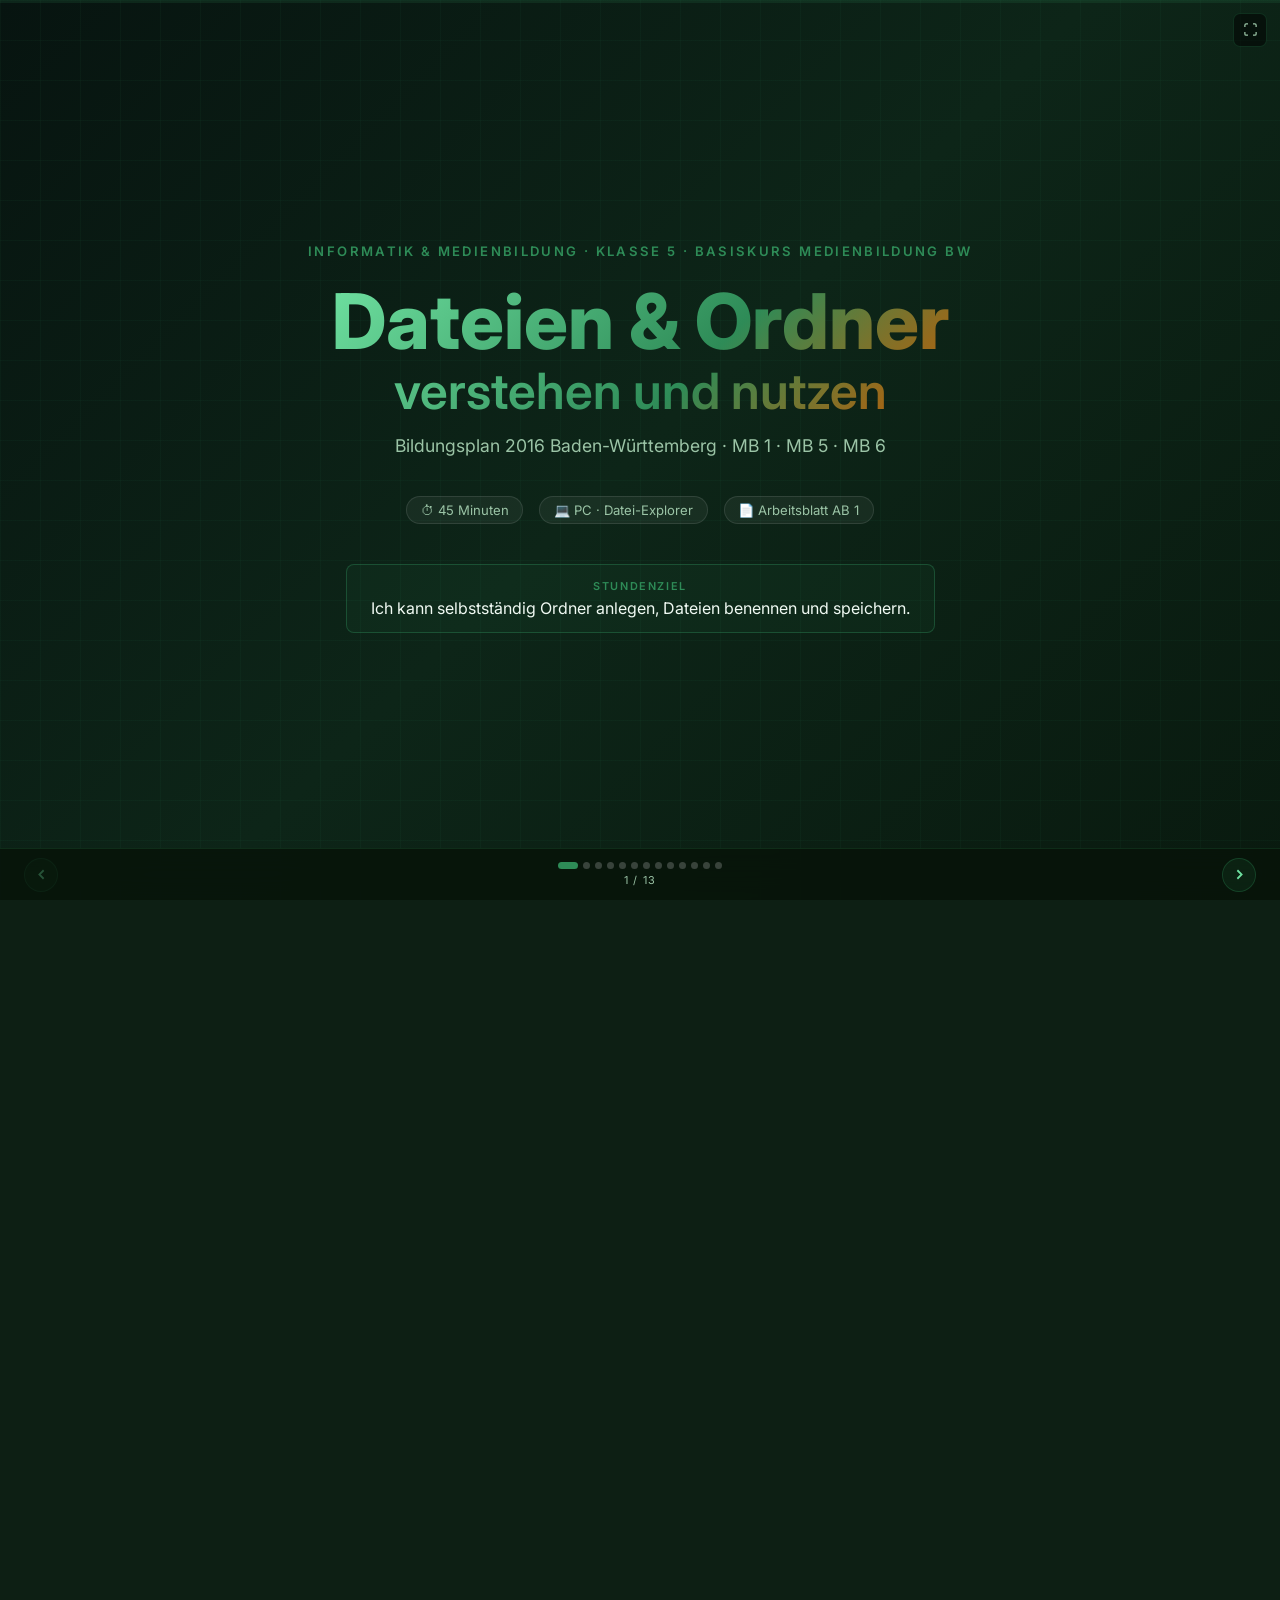
==== index.html @ 037d7897 "Alles" ====
<!DOCTYPE html>
<html lang="de">
<head>
  <meta charset="UTF-8" />
  <meta name="viewport" content="width=device-width, initial-scale=1.0" />
  <title>Dateien & Ordner – Informatik Klasse 5</title>
  <link rel="preconnect" href="https://fonts.googleapis.com" />
  <link href="https://fonts.googleapis.com/css2?family=Inter:wght@300;400;500;600;700;800&display=swap" rel="stylesheet" />
  <link rel="stylesheet" href="style.css" />
</head>
<body>
<div class="presentation" id="presentation">

  <!-- SLIDE 1 – TITEL -->
  <section class="slide slide--title" id="slide-1" data-slide="1">
    <div class="slide__content slide__content--centered">
      <div class="eyebrow">Informatik & Medienbildung · Klasse 5 · Basiskurs Medienbildung BW</div>
      <h1 class="title-main">Dateien &amp; Ordner<br><span>verstehen und nutzen</span></h1>
      <p class="title-sub">Bildungsplan 2016 Baden-Württemberg · MB 1 · MB 5 · MB 6</p>
      <div class="title-meta">
        <span>⏱ 45 Minuten</span>
        <span>💻 PC · Datei-Explorer</span>
        <span>📄 Arbeitsblatt AB 1</span>
      </div>
      <div class="title-lf">
        <span class="lf-label">Stundenziel</span>
        <span>Ich kann selbstständig Ordner anlegen, Dateien benennen und speichern.</span>
      </div>
    </div>
    <div class="bg-grid"></div>
  </section>

  <!-- SLIDE 2 – EINSTIEG -->
  <section class="slide" id="slide-2" data-slide="2">
    <div class="slide__content">
      <div class="phase-badge phase--einstieg">Phase 1 · Einstieg · 5 Min.</div>
      <h2 class="slide__heading">Was ist hier das Problem?</h2>
      <div class="einstieg-layout">
        <div class="desktop-chaos">
          <div class="chaos-label">🖥️ Desktop einer 5.-Klässlerin:</div>
          <div class="chaos-files">
            <span class="file-icon">📄 hausaufgaben.docx</span>
            <span class="file-icon">📄 bild1.jpg</span>
            <span class="file-icon">📄 NEU NEU.docx</span>
            <span class="file-icon">📄 asdfgh.pptx</span>
            <span class="file-icon">📄 Deutsch Referat FINAL(2).docx</span>
            <span class="file-icon">📄 unbenannt.jpg</span>
            <span class="file-icon">📄 Mathe HA 23.04.docx</span>
            <span class="file-icon">📄 kopie von kopie.docx</span>
            <span class="file-icon">📄 bild neu2.png</span>
            <span class="file-icon">📄 Praesentation endgültig FINAL.pptx</span>
            <span class="file-icon">📄 ?.docx</span>
            <span class="file-icon">📄 test123.docx</span>
          </div>
        </div>
        <div class="screenshot-placeholder" id="sp-einstieg">
          <div class="sp-icon">📷</div>
          <div class="sp-label">Screenshot: Echter unordentlicher Ordner</div>
          <div class="sp-hint">Bild hier einfügen (Datei: einstieg.png im selben Ordner)</div>
          <img src="einstieg.png" alt="Unordentlicher Ordner" />
        </div>
      </div>
      <div class="impulse-row">
        <div class="impulse-box">
          <span class="imp-icon">💬</span>
          <p>Könnt ihr die <strong>Hausaufgaben-Datei von letzter Woche</strong> finden?</p>
        </div>
        <div class="impulse-box impulse-box--frage">
          <span class="imp-icon">❓</span>
          <p>Was ist hier das <strong>Problem</strong>? Was würdest du <strong>ändern</strong>?</p>
        </div>
      </div>
    </div>
  </section>

  <!-- SLIDE 3 – THEORIE: DATEI vs ORDNER -->
  <section class="slide" id="slide-3" data-slide="3">
    <div class="slide__content">
      <div class="phase-badge phase--erarbeitung">Phase 2 · Erarbeitung I · Theorie · 10 Min.</div>
      <h2 class="slide__heading">Datei vs. Ordner – Was ist der Unterschied?</h2>
      <div class="konzept-grid">
        <div class="konzept-card konzept-card--ordner">
          <div class="kk-icon">📁</div>
          <h3>Ordner</h3>
          <p>Ein <strong>Behälter</strong> für Dateien und andere Ordner.</p>
          <div class="kk-analogie">= Hefter / Schublade</div>
          <div class="kk-examples"><span>.Informatik_5</span><span>Bilder</span><span>Aufgaben</span></div>
        </div>
        <div class="konzept-vs">VS.</div>
        <div class="konzept-card konzept-card--datei">
          <div class="kk-icon">📄</div>
          <h3>Datei</h3>
          <p>Ein <strong>einzelnes gespeichertes Dokument</strong>, Bild oder Programm.</p>
          <div class="kk-analogie">= Blatt Papier im Hefter</div>
          <div class="kk-examples"><span>bericht.docx</span><span>foto.jpg</span><span>praesi.pptx</span></div>
        </div>
      </div>
    </div>
  </section>

  <!-- SLIDE 4 – DATEI-EXPLORER AUFBAU (NEU) -->
  <section class="slide" id="slide-4" data-slide="4">
    <div class="slide__content">
      <div class="phase-badge phase--erarbeitung">Phase 2 · Erarbeitung I · Datei-Explorer · 10 Min.</div>
      <h2 class="slide__heading">Der Datei-Explorer – Aufbau &amp; Bereiche</h2>
      <div class="explorer-split">
        <div class="explorer-info">
          <div class="explorer-aufbau">
            <div class="ea-label">🔍 Öffnen: <kbd>⊞ Windows</kbd> + <kbd>E</kbd></div>
            <div class="ea-bereiche">
              <div class="ea-bereich"><span class="ea-num">①</span> <strong>Navigationsbereich</strong> (links) – Ordnerstruktur / Laufwerke</div>
              <div class="ea-bereich"><span class="ea-num">②</span> <strong>Inhaltsbereich</strong> (rechts) – Dateien &amp; Ordner des gewählten Ordners</div>
              <div class="ea-bereich"><span class="ea-num">③</span> <strong>Adressleiste</strong> (oben) – zeigt den aktuellen Pfad</div>
            </div>
          </div>
          <div class="merkbox" style="margin-top:1rem">💡 Der <strong>Pfad</strong> zeigt dir genau, wo eine Datei liegt, z.&nbsp;B. <code>H:\Informatik_5\Aufgaben\</code></div>
        </div>
        <div class="screenshot-placeholder" id="sp-explorer">
          <div class="sp-icon">📷</div>
          <div class="sp-label">Screenshot: Datei-Explorer mit Beschriftung</div>
          <div class="sp-hint">Bild hier einfügen (Datei: explorer.png im selben Ordner)</div>
          <img src="explorer.png" alt="Datei-Explorer Aufbau" />
        </div>
      </div>
    </div>
  </section>

  <!-- SLIDE 5 – BENENNUNGSREGELN -->
  <section class="slide" id="slide-5" data-slide="5">
    <div class="slide__content">
      <div class="phase-badge phase--erarbeitung">Phase 2 · Erarbeitung I · Benennungsregeln · 10 Min.</div>
      <h2 class="slide__heading">Regeln für gute Datei- &amp; Ordnernamen</h2>
      <p class="aufgabe-intro">Die Dateiendung zeigt, <strong>welches Programm</strong> eine Datei öffnet und was sie enthält.</p>
      <div class="endungen-grid" style="max-width:100%;flex:1">
        <div class="endungen-col">
          <div class="endung-item"><span class="endung-tag">.docx</span></div>
          <div class="endung-item"><span class="endung-tag">.pptx</span></div>
          <div class="endung-item"><span class="endung-tag">.jpg / .png</span></div>
          <div class="endung-item"><span class="endung-tag">.xlsx</span></div>
          <div class="endung-item"><span class="endung-tag">.mp3</span></div>
          <div class="endung-item"><span class="endung-tag">.pdf</span></div>
        </div>
        <div class="endungen-arrows">→<br/>→<br/>→<br/>→<br/>→<br/>→</div>
        <div class="endungen-col">
          <div class="prog-item">🔵 Microsoft Word – Textdokument</div>
          <div class="prog-item">🟣 Microsoft PowerPoint – Präsentation</div>
          <div class="prog-item">🖼️ Bildbetrachter (Windows Fotos) – Bild</div>
          <div class="prog-item">🟠 Microsoft Excel – Tabelle</div>
          <div class="prog-item">🎵 Musikplayer – Audiodatei</div>
          <div class="prog-item">🔴 Adobe Reader / Browser – PDF-Dokument</div>
        </div>
      </div>
      <div class="merkbox">💡 <strong>Faustregel:</strong> Kann ich in 6 Monaten noch erkennen, was in dieser Datei ist?</div>
    </div>
  </section>

  <!-- SLIDE 6 – DATEIERWEITERUNGEN -->
  <section class="slide" id="slide-6" data-slide="6">
    <div class="slide__content">
      <div class="phase-badge phase--erarbeitung">Phase 2 · Erarbeitung I · Dateierweiterungen · 10 Min.</div>
      <h2 class="slide__heading">Dateierweiterungen – Was steckt hinter dem Punkt?</h2>
      <p class="aufgabe-intro">Die Dateiendung zeigt, <strong>welches Programm</strong> eine Datei öffnet und was sie enthält.</p>
        <div class="konzept-card" style="border-color:rgba(46,139,87,.4);background:rgba(46,139,87,.07);flex:1">
          <div class="kk-icon">✅</div>
          <h3 style="color:#6EE0A0">Gute Namen</h3>
          <div style="display:flex;flex-direction:column;gap:.5rem;text-align:left;font-size:.88rem">
            <div>📌 Aussagekräftig: <code>Mathe_HA_Kapitel3.docx</code></div>
            <div>📌 Datum wenn sinnvoll: <code>Referat_Rom_2025-04.pptx</code></div>
            <div>📌 Unterstrich statt Leerzeichen: <code>Mein_Bericht.docx</code></div>
            <div>📌 Nur Buchstaben, Zahlen, Bindestrich, Unterstrich</div>
          </div>
        </div>
        <div class="konzept-vs" style="color:var(--orange)">VS.</div>
        <div class="konzept-card" style="border-color:rgba(200,90,0,.4);background:rgba(200,90,0,.07);flex:1">
          <div class="kk-icon">❌</div>
          <h3 style="color:#F5A060">Schlechte Namen</h3>
          <div style="display:flex;flex-direction:column;gap:.5rem;text-align:left;font-size:.88rem">
            <div>⚠️ Nichtssagend: <code>unbenannt.docx</code>, <code>NEU.docx</code></div>
            <div>⚠️ Sonderzeichen: <code>Aufsätz!&amp;Co.docx</code></div>
            <div>⚠️ Leerzeichen am Anfang: <code> bericht.docx</code></div>
            <div>⚠️ Durchnummeriert ohne Inhalt: <code>datei1, datei2, datei3</code></div>
          </div>
        </div>
      </div>
      <div class="merkbox">💡 <strong>Merkhilfe:</strong> Dateiname<strong>.</strong>Erweiterung – z. B. <code>Hausaufgaben<strong>.docx</strong></code> → Word-Datei</div>
    </div>
  </section>

  <!-- SLIDE 7 – SHORTCUTS -->
  <section class="slide" id="slide-7" data-slide="7">
    <div class="slide__content">
      <div class="phase-badge phase--erarbeitung">Phase 2 · Erarbeitung I · Shortcuts · 10 Min.</div>
      <h2 class="slide__heading">Die wichtigsten Tastenkürzel</h2>
      <div class="shortcuts-grid">
        <div class="shortcut-card shortcut-card--copy">
          <div class="sc-keys"><kbd>Strg</kbd>+<kbd>C</kbd></div>
          <div class="sc-icon">📋</div>
          <div class="sc-name">Kopieren</div>
          <div class="sc-desc">Das Original bleibt am alten Ort erhalten – <strong>eine Kopie</strong> wird erstellt.</div>
        </div>
        <div class="shortcut-card shortcut-card--cut">
          <div class="sc-keys"><kbd>Strg</kbd>+<kbd>X</kbd></div>
          <div class="sc-icon">✂️</div>
          <div class="sc-name">Ausschneiden</div>
          <div class="sc-desc">Das Original wird <strong>entfernt</strong> und woanders eingefügt.</div>
        </div>
        <div class="shortcut-card shortcut-card--paste">
          <div class="sc-keys"><kbd>Strg</kbd>+<kbd>V</kbd></div>
          <div class="sc-icon">📌</div>
          <div class="sc-name">Einfügen</div>
          <div class="sc-desc">Fügt das Kopierte oder Ausgeschnittene <strong>an der neuen Stelle</strong> ein.</div>
        </div>
        <div class="shortcut-card shortcut-card--undo">
          <div class="sc-keys"><kbd>Strg</kbd>+<kbd>Z</kbd></div>
          <div class="sc-icon">↩️</div>
          <div class="sc-name">Rückgängig</div>
          <div class="sc-desc">Macht den <strong>letzten Schritt</strong> rückgängig. Sehr nützlich!</div>
        </div>
        <div class="shortcut-card shortcut-card--all">
          <div class="sc-keys"><kbd>Strg</kbd>+<kbd>A</kbd></div>
          <div class="sc-icon">🔲</div>
          <div class="sc-name">Alles auswählen</div>
          <div class="sc-desc">Markiert <strong>alle Dateien</strong> im aktuellen Ordner.</div>
        </div>
        <div class="shortcut-card shortcut-card--explorer">
          <div class="sc-keys"><kbd>⊞</kbd>+<kbd>E</kbd></div>
          <div class="sc-icon">📂</div>
          <div class="sc-name">Datei-Explorer</div>
          <div class="sc-desc">Öffnet den Datei-Explorer <strong>sofort</strong>.</div>
        </div>
      </div>
      <div class="merkbox">
        💡 <strong>Merkhilfe:</strong> C = <em>C</em>opy · X = Schere (Kreuz) · V = klebt ein
      </div>
    </div>
  </section>

  <!-- SLIDE 8 – AUFGABE 1 -->
  <section class="slide slide--aufgabe" id="slide-8" data-slide="8">
    <div class="slide__content">
      <div class="phase-badge phase--aufgabe">⚙️ Aufgabe 1 · Begriffe zuordnen · AB 1</div>
      <h2 class="slide__heading">Was ist was? Ordne zu! <span class="mb-tag">[MB 1]</span></h2>
      <p class="aufgabe-intro">Schreibe die passende Zahl in das Kästchen. <strong>Klicke auf eine Erklärung</strong> um die Lösung aufzudecken! 👆</p>
      <div class="zuordnung-layout">
        <div class="zuordnung-col">
          <div class="zu-header">Begriffe</div>
          <div class="zu-item"><span class="zu-num">1</span> Datei</div>
          <div class="zu-item"><span class="zu-num">2</span> Ordner</div>
          <div class="zu-item"><span class="zu-num">3</span> Dateiname</div>
          <div class="zu-item"><span class="zu-num">4</span> Dateiendung</div>
          <div class="zu-item"><span class="zu-num">5</span> Datei-Explorer</div>
          <div class="zu-item"><span class="zu-num">6</span> Schüleraccount</div>
          <div class="zu-item"><span class="zu-num">7</span> Kopieren (Strg+C)</div>
          <div class="zu-item"><span class="zu-num">8</span> Ausschneiden (Strg+X)</div>
          <div class="zu-item"><span class="zu-num">9</span> Einfügen (Strg+V)</div>
        </div>
        <div class="zuordnung-col">
          <div class="zu-header">Erklärungen</div>
          <div class="zu-item zu-item--leer" data-answer="5"><span class="zu-box">[ ]</span> Das Programm in Windows, mit dem ich Dateien und Ordner verwalte.</div>
          <div class="zu-item zu-item--leer" data-answer="2"><span class="zu-box">[ ]</span> Ein Behälter für andere Dateien oder Ordner – wie ein Hefter.</div>
          <div class="zu-item zu-item--leer" data-answer="6"><span class="zu-box">[ ]</span> Mein persönlicher Bereich auf dem Schulcomputer (H:\ oder S:\).</div>
          <div class="zu-item zu-item--leer" data-answer="4"><span class="zu-box">[ ]</span> Die Abkürzung hinter dem Punkt im Dateinamen, z. B. .docx oder .jpg.</div>
          <div class="zu-item zu-item--leer" data-answer="1"><span class="zu-box">[ ]</span> Ein einzelnes gespeichertes Dokument, Bild oder Programm.</div>
          <div class="zu-item zu-item--leer" data-answer="3"><span class="zu-box">[ ]</span> Der selbst gewählte Name einer Datei, z. B. „Meine_Geschichte".</div>
          <div class="zu-item zu-item--leer" data-answer="9"><span class="zu-box">[ ]</span> Fügt die zuletzt kopierte oder ausgeschnittene Datei an der neuen Stelle ein.</div>
          <div class="zu-item zu-item--leer" data-answer="7"><span class="zu-box">[ ]</span> Datei wird dupliziert – das Original bleibt am alten Ort erhalten.</div>
          <div class="zu-item zu-item--leer" data-answer="8"><span class="zu-box">[ ]</span> Datei wird aus dem alten Ort entfernt und woanders eingefügt.</div>
        </div>
      </div>
    </div>
  </section>

  <!-- SLIDE 9 – AB 2: SPICKZETTEL -->
  <section class="slide slide--aufgabe" id="slide-9" data-slide="9">
    <div class="slide__content">
      <div class="phase-badge phase--aufgabe">⚙️ Aufgabe 2 · Shortcuts-Spickzettel · AB 1</div>
      <h2 class="slide__heading">Mein Shortcuts-Spickzettel <span class="mb-tag">[MB 1]</span></h2>
      <p class="aufgabe-intro">Trage die fehlenden Informationen ein und schneide den Spickzettel aus – er hilft dir in jeder Stunde!</p>
      <div class="spickzettel">
        <div class="sz-header">✂️ – – – – – – – – – – – – – – – – – – – – – – – – – – – – – – –</div>
        <div class="sz-title">📌 Mein Shortcuts-Spickzettel</div>
        <div class="sz-table">
          <div class="sz-row sz-row--head">
            <span>Tastenkürzel</span><span>Aktion</span><span>Merkhilfe</span>
          </div>
          <div class="sz-row">
            <span><kbd>Strg</kbd>+<kbd>C</kbd></span>
            <span><span class="spoiler">Kopieren</span></span>
            <span>Original bleibt erhalten</span>
          </div>
          <div class="sz-row">
            <span><kbd>Strg</kbd>+<kbd>X</kbd></span>
            <span><span class="spoiler">Ausschneiden</span></span>
            <span>Original wird entfernt</span>
          </div>
          <div class="sz-row">
            <span><kbd>Strg</kbd>+<kbd>V</kbd></span>
            <span><span class="spoiler">Einfügen</span></span>
            <span>Fügt ein</span>
          </div>
          <div class="sz-row">
            <span><kbd>Strg</kbd>+<kbd>Z</kbd></span>
            <span>Rükgängig</span>
            <span>Letzten Schritt zurück</span>
          </div>
          <div class="sz-row">
            <span><kbd>Strg</kbd>+<kbd>A</kbd></span>
            <span>Alles auswählen</span>
            <span>Alle Dateien markieren</span>
          </div>
          <div class="sz-row">
            <span><kbd>⊞</kbd>+<kbd>E</kbd></span>
            <span>Datei-Explorer öffnen</span>
            <span>Schnell in den Explorer</span>
          </div>
        </div>
        <div class="sz-footer">✂️ – – – – – – – – – – – – – – – – – – – – – – – – – – – – – – –</div>
      </div>
    </div>
  </section>

  <!-- SLIDE 10 – AB 3: ORDNERSTRUKTUR -->
  <section class="slide slide--aufgabe" id="slide-10" data-slide="10">
    <div class="slide__content">
      <div class="phase-badge phase--aufgabe">⚙️ Aufgabe 3 · Ordnerstruktur anlegen · AB 1 · EA 15 Min.</div>
      <h2 class="slide__heading">Ordnerstruktur anlegen &amp; Shortcuts üben <span class="mb-tag">[MB 1, MB 5]</span></h2>
      <div class="aufgabe2-layout">
        <div class="schritte-col">
          <div class="schritt-item schritt-item--ordner">
            <span class="schritt-num">①</span>
            <div><strong>Datei-Explorer öffnen</strong><br/>Drücke <kbd>⊞</kbd> + <kbd>E</kbd></div>
          </div>
          <div class="schritt-item schritt-item--ordner">
            <span class="schritt-num">②</span>
            <div><strong>Schüleraccount öffnen</strong><br/>Laufwerk H:\ oder S:\</div>
          </div>
          <div class="schritt-item schritt-item--ordner">
            <span class="schritt-num">③</span>
            <div><strong>Neuen Ordner anlegen:</strong><br/><code>Informatik_5</code></div>
          </div>
          <div class="schritt-item schritt-item--ordner">
            <span class="schritt-num">④</span>
            <div><strong>3 Unterordner erstellen:</strong><br/><code>Aufgaben</code> · <code>Praesentationen</code> · <code>Bilder</code></div>
          </div>
          <div class="schritt-item schritt-item--copy">
            <span class="schritt-num">⑤</span>
            <div>
              <strong>KOPIEREN:</strong> Klicke eine Datei an →
              <kbd>Strg</kbd>+<kbd>C</kbd> →
              Ordner „Aufgaben" öffnen →
              <kbd>Strg</kbd>+<kbd>V</kbd>
              <div class="check-frage">✏️ Ist die Datei noch am alten Ort? <strong>Ja / Nein</strong></div>
            </div>
          </div>
          <div class="schritt-item schritt-item--cut">
            <span class="schritt-num">⑥</span>
            <div>
              <strong>AUSSCHNEIDEN:</strong> Dieselbe Datei →
              <kbd>Strg</kbd>+<kbd>X</kbd> →
              Ordner „Praesentationen" →
              <kbd>Strg</kbd>+<kbd>V</kbd>
              <div class="check-frage">✏️ Ist die Datei noch am alten Ort? <strong>Ja / Nein</strong></div>
            </div>
          </div>
          <div class="schritt-item schritt-item--reflect">
            <span class="schritt-num">⑦</span>
            <div><strong>Erkläre den Unterschied in einem Satz:</strong><br/>
            <span class="spoiler" style="margin-top:.4rem;display:inline-block">Beim Kopieren bleibt die Originaldatei erhalten, beim Ausschneiden wird sie an den neuen Ort verschoben.</span></div>
          </div>
          <div class="schritt-item schritt-item--partner">
            <span class="schritt-num">⑧</span>
            <div><strong>Zeige deiner Sitznachbarin / deinem Sitznachbarn</strong> die Struktur. Kontrolliert gegenseitig!</div>
          </div>
        </div>
        <div class="struktur-viz">
          <div class="viz-label">🗂️ Ziel-Struktur</div>
          <div class="viz-tree">
            <div class="vt-root">📁 Schüleraccount (H:\)</div>
            <div class="vt-level1">📁 Informatik_5</div>
            <div class="vt-level2">📁 Aufgaben</div>
            <div class="vt-level2">📁 Praesentationen</div>
            <div class="vt-level2">📁 Bilder</div>
          </div>
        </div>
      </div>
    </div>
  </section>

  <!-- (Spickzettel content replaced above as slide-9) -->
    <div class="slide__content">
      <div class="phase-badge phase--aufgabe">⚙️ Aufgabe 3 · Shortcuts-Spickzettel · AB 1</div>
      <h2 class="slide__heading">Mein Shortcuts-Spickzettel <span class="mb-tag">[MB 1]</span></h2>
      <p class="aufgabe-intro">Trage die fehlenden Informationen ein und schneide den Spickzettel aus – er hilft dir in jeder Stunde!</p>
      <div class="spickzettel">
        <div class="sz-header">✂️ – – – – – – – – – – – – – – – – – – – – – – – – – – – – – – –</div>
        <div class="sz-title">📌 Mein Shortcuts-Spickzettel</div>
        <div class="sz-table">
          <div class="sz-row sz-row--head">
            <span>Tastenkürzel</span><span>Aktion</span><span>Merkhilfe</span>
          </div>
          <div class="sz-row">
            <span><kbd>Strg</kbd>+<kbd>C</kbd></span>
            <span><span class="spoiler">Kopieren</span></span>
            <span>Original bleibt erhalten</span>
          </div>
          <div class="sz-row">
            <span><kbd>Strg</kbd>+<kbd>X</kbd></span>
            <span><span class="spoiler">Ausschneiden</span></span>
            <span>Original wird entfernt</span>
          </div>
          <div class="sz-row">
            <span><kbd>Strg</kbd>+<kbd>V</kbd></span>
            <span><span class="spoiler">Einfügen</span></span>
            <span>Fügt ein</span>
          </div>
          <div class="sz-row">
            <span><kbd>Strg</kbd>+<kbd>Z</kbd></span>
            <span>Rückgängig</span>
            <span>Letzten Schritt zurück</span>
          </div>
          <div class="sz-row">
            <span><kbd>Strg</kbd>+<kbd>A</kbd></span>
            <span>Alles auswählen</span>
            <span>Alle Dateien markieren</span>
          </div>
          <div class="sz-row">
            <span><kbd>⊞</kbd>+<kbd>E</kbd></span>
            <span>Datei-Explorer öffnen</span>
            <span>Schnell in den Explorer</span>
          </div>
        </div>
        <div class="sz-footer">✂️ – – – – – – – – – – – – – – – – – – – – – – – – – – – – – – –</div>
      </div>
    </div>
  </section>

  <!-- SLIDE 11 – AB 4: BESCHRIFTE DEN DATEI-EXPLORER -->
  <section class="slide slide--aufgabe" id="slide-11" data-slide="11">
    <div class="slide__content">
      <div class="phase-badge phase--aufgabe">⚙️ Aufgabe 4 · Beschrifte den Datei-Explorer · AB 1</div>
      <h2 class="slide__heading">Beschrifte den Datei-Explorer <span class="mb-tag">[MB 1]</span></h2>
      <p class="aufgabe-intro">Die drei Bereiche im Datei-Explorer sind mit Nummern markiert. Schreibe den richtigen Begriff aus dem Wortkasten in die Zeile.</p>
      <div class="explorer-split">
        <div class="explorer-info">
          <div class="merkbox" style="margin-bottom:1rem">📓 <strong>Wortkasten:</strong> &nbsp; Adressleiste &nbsp;·&nbsp; Navigationsbereich &nbsp;·&nbsp; Inhaltsbereich</div>
          <div class="beschrifte-grid">
            <div class="beschrifte-item">
              <span class="beschrifte-num">1</span>
              <span class="spoiler">Adressleiste</span>
            </div>
            <div class="beschrifte-item">
              <span class="beschrifte-num">2</span>
              <span class="spoiler">Navigationsbereich</span>
            </div>
            <div class="beschrifte-item">
              <span class="beschrifte-num">3</span>
              <span class="spoiler">Inhaltsbereich</span>
            </div>
          </div>
          <div class="merkbox" style="margin-top:1rem">💡 <strong>Tipp:</strong> Schaue dir nochmal Folie 4 an – dort haben wir den Explorer besprochen!</div>
        </div>
        <div class="screenshot-placeholder" id="sp-beschrifte">
          <div class="sp-icon">📷</div>
          <div class="sp-label">Screenshot: Datei-Explorer mit Nummern (1, 2, 3)</div>
          <div class="sp-hint">Bild hier einfügen (Datei: explorer_num.png)</div>
          <img src="explorer_num.png" alt="Datei-Explorer beschriften" />
        </div>
      </div>
    </div>
  </section>

  <!-- SLIDE 12 – AB 5: ERWEITERUNG -->
  <section class="slide slide--aufgabe" id="slide-12" data-slide="12">
    <div class="slide__content">
      <div class="phase-badge phase--erweiterung">⭐ Aufgabe 5 · Erweiterung · schnelle SuS</div>
      <h2 class="slide__heading">Welches Programm öffnet diese Datei? <span class="mb-tag">[MB 1]</span></h2>
      <p class="aufgabe-intro">Klicke auf das Programm, um es aufzudecken! 👆</p>
      <div class="endungen-grid">
        <div class="endungen-col">
          <div class="endung-item"><span class="endung-tag">.docx</span></div>
          <div class="endung-item"><span class="endung-tag">.pptx</span></div>
          <div class="endung-item"><span class="endung-tag">.jpg / .png</span></div>
          <div class="endung-item"><span class="endung-tag">.xlsx</span></div>
          <div class="endung-item"><span class="endung-tag">.mp3</span></div>
          <div class="endung-item"><span class="endung-tag">.pdf</span></div>
        </div>
        <div class="endungen-arrows">→<br/>→<br/>→<br/>→<br/>→<br/>→</div>
        <div class="endungen-col">
          <div class="prog-item"><span class="spoiler">🔵 Microsoft Word</span></div>
          <div class="prog-item"><span class="spoiler">🟣 Microsoft PowerPoint</span></div>
          <div class="prog-item"><span class="spoiler">🖼️ Bildbetrachter (Windows Fotos)</span></div>
          <div class="prog-item"><span class="spoiler">🟠 Microsoft Excel</span></div>
          <div class="prog-item"><span class="spoiler">🎵 Musikplayer</span></div>
          <div class="prog-item"><span class="spoiler">🔴 Adobe Reader / Browser</span></div>
        </div>
      </div>
      <div class="loesung-hinweis">
        💡 <strong>Tipp:</strong> Achte auf die Dateiendung – sie verrät dir, welches Programm du brauchst!
      </div>
    </div>
  </section>

  <!-- SLIDE 13 – AB 6: MERKREGEL -->
  <section class="slide slide--aufgabe" id="slide-13" data-slide="13">
    <div class="slide__content">
      <div class="phase-badge phase--abschluss">📝 Aufgabe 6 · Merkregel · Sicherung &amp; Abschluss</div>
      <h2 class="slide__heading">Meine Merkregel <span class="mb-tag">[MB 6]</span></h2>
      <p class="aufgabe-intro">Ergänze die Sätze in deinem Arbeitsblatt:</p>
      <div class="merkregel-grid">
        <div class="merkregel-item">
          <span class="mr-num">①</span>
          <span>Ein Ordner ist wie ein <span class="spoiler">ein Hefter / eine Schublade</span>, weil er <span class="spoiler">Dateien und andere Ordner enthält</span>.</span>
        </div>
        <div class="merkregel-item">
          <span class="mr-num">②</span>
          <span>Eine Datei erkenne ich an ihrer Dateiendung, z. B. <code>.docx</code> steht für <span class="spoiler">Microsoft Word Dokument</span>.</span>
        </div>
        <div class="merkregel-item">
          <span class="mr-num">③</span>
          <span>Beim Benennen von Dateien achte ich auf: <span class="spoiler">aussagekräftiger Name, keine Sonderzeichen, passende Endung</span>.</span>
        </div>
        <div class="merkregel-item">
          <span class="mr-num">④</span>
          <span>Den Datei-Explorer öffne ich mit: <span class="spoiler">⊞ Windows</span> + <span class="spoiler">E</span>.</span>
        </div>
        <div class="merkregel-item">
          <span class="mr-num">⑤</span>
          <span>Beim <strong>Kopieren</strong> bleibt das Original <span class="spoiler">erhalten (Kopie wird erstellt)</span>, beim <strong>Ausschneiden</strong> wird es <span class="spoiler">entfernt und woanders eingefügt</span>.</span>
        </div>
      </div>

    </div>
  </section>

</div>

<!-- Navigation -->
<nav class="nav" id="nav">
  <button class="nav__btn" id="btn-prev" aria-label="Zurück">
    <svg viewBox="0 0 24 24" fill="none" stroke="currentColor" stroke-width="2.5"><polyline points="15 18 9 12 15 6"/></svg>
  </button>
  <div class="nav__center">
    <div class="nav__dots" id="nav-dots"></div>
    <div class="nav__counter"><span id="current-slide">1</span> / <span id="total-slides">13</span></div>
  </div>
  <button class="nav__btn" id="btn-next" aria-label="Weiter">
    <svg viewBox="0 0 24 24" fill="none" stroke="currentColor" stroke-width="2.5"><polyline points="9 18 15 12 9 6"/></svg>
  </button>
</nav>

<button class="fullscreen-btn" id="btn-fs" title="Vollbild (F)">
  <svg viewBox="0 0 24 24" fill="none" stroke="currentColor" stroke-width="2"><path d="M8 3H5a2 2 0 0 0-2 2v3m18 0V5a2 2 0 0 0-2-2h-3m0 18h3a2 2 0 0 0 2-2v-3M3 16v3a2 2 0 0 0 2 2h3"/></svg>
</button>

<div class="progress-bar" id="progress-bar"></div>
<script src="script.js"></script>
</body>
</html>
---- style.css ----
/* Dateien & Ordner – Presentation Styles */
:root {
  --green-dark:  #1B552E;
  --green-mid:   #2E8B57;
  --green-light: #D6EDD9;
  --green-pale:  #EBF5ED;
  --orange:      #C85A00;
  --orange-light:#FFE8D4;
  --blue:        #1565C0;
  --blue-light:  #E3F0FF;
  --purple:      #6A1B9A;
  --purple-light:#F3E5F5;
  --bg:          #0D1F14;
  --bg2:         #132B1C;
  --text:        #F0FAF3;
  --text-dim:    #9BC4A6;
  --card-bg:     rgba(255,255,255,0.05);
  --border:      rgba(255,255,255,0.1);
}

*, *::before, *::after { box-sizing: border-box; margin: 0; padding: 0; }
html, body { width: 100%; height: 100%; overflow: hidden; font-family: 'Inter', sans-serif; background: var(--bg); color: var(--text); }

/* ── Presentation ── */
.presentation { width: 100vw; height: 100vh; position: relative; }
.slide { position: absolute; inset: 0; display: none; flex-direction: column; }
.slide.is-active { display: flex; animation: fadeIn 0.35s ease both; }
@keyframes fadeIn { from { opacity:0; transform:translateX(30px); } to { opacity:1; transform:translateX(0); } }

.slide__content {
  position: relative; z-index:2;
  display: flex; flex-direction: column; gap: 1rem;
  height: 100%; padding: clamp(1.5rem,4vw,3rem) clamp(1.5rem,5vw,4rem) 72px;
}
.slide__content--centered { align-items: center; justify-content: center; text-align: center; }

/* ── BG ── */
.slide:not(.slide--title):not(.slide--aufgabe) { background: linear-gradient(145deg, var(--bg) 0%, var(--bg2) 100%); }
.slide--title { background: linear-gradient(135deg, #071410 0%, #0D2518 50%, #091A0F 100%); }
.slide--aufgabe { background: linear-gradient(140deg, #0E1020 0%, #141826 100%); }
.bg-grid {
  position: absolute; inset: 0; z-index: 1; pointer-events: none;
  background-image: linear-gradient(rgba(46,139,87,0.06) 1px, transparent 1px),
                    linear-gradient(90deg, rgba(46,139,87,0.06) 1px, transparent 1px);
  background-size: 40px 40px;
}

/* ── TITLE ── */
.eyebrow { font-size: clamp(0.65rem,1.1vw,0.82rem); letter-spacing: .18em; text-transform: uppercase; color: var(--green-mid); font-weight: 600; margin-bottom: .3rem; }
.title-main { font-size: clamp(2.4rem,6vw,5.2rem); font-weight: 800; line-height: 1.1; background: linear-gradient(135deg, #6EE0A0 0%, #2E8B57 60%, #C85A00 100%); -webkit-background-clip: text; -webkit-text-fill-color: transparent; background-clip: text; }
.title-main span { display: block; font-size: 0.65em; font-weight: 600; }
.title-sub { font-size: clamp(.85rem,1.4vw,1.1rem); color: var(--text-dim); margin-bottom: 1.5rem; }
.title-meta { display: flex; gap: 1rem; flex-wrap: wrap; justify-content: center; margin-bottom: 1.5rem; }
.title-meta span { font-size: .82rem; color: var(--text-dim); background: rgba(255,255,255,.05); border: 1px solid var(--border); padding: .3rem .85rem; border-radius: 20px; }
.title-lf { border: 1px solid rgba(46,139,87,.4); border-radius: 8px; padding: .9rem 1.5rem; background: rgba(46,139,87,.07); max-width: 620px; display: flex; flex-direction: column; gap: .3rem; }
.lf-label { font-size: .68rem; letter-spacing: .15em; text-transform: uppercase; color: var(--green-mid); font-weight: 600; }

/* ── PHASE BADGE ── */
.phase-badge { display: inline-flex; align-items: center; padding: .22rem .8rem; border-radius: 20px; font-size: .7rem; letter-spacing: .08em; text-transform: uppercase; font-weight: 600; width: fit-content; }
.phase--einstieg    { background: rgba(200,90,0,.2);   color: #F5A060; border: 1px solid rgba(200,90,0,.4); }
.phase--erarbeitung { background: rgba(46,139,87,.2);  color: #7ED4A0; border: 1px solid rgba(46,139,87,.4); }
.phase--aufgabe     { background: rgba(21,101,192,.2); color: #90CAF9; border: 1px solid rgba(21,101,192,.4); }
.phase--erweiterung { background: rgba(106,27,154,.2); color: #CE93D8; border: 1px solid rgba(106,27,154,.4); }
.phase--abschluss   { background: rgba(27,85,46,.3);   color: #A5D6A7; border: 1px solid rgba(27,85,46,.5); }

.slide__heading { font-size: clamp(1.3rem,3vw,2.4rem); font-weight: 700; color: #6EE0A0; line-height: 1.15; }
.mb-tag { font-size: .65em; font-weight: 500; color: var(--text-dim); }

/* ── EINSTIEG LAYOUT ── */
.einstieg-layout { display: grid; grid-template-columns: 1fr 2fr; gap: 1.2rem; flex: 1; }
/* ── EXPLORER SPLIT ── */
.explorer-split { display: grid; grid-template-columns: 1fr 1.2fr; gap: 1.5rem; flex: 1; }
.explorer-info { display: flex; flex-direction: column; }

.desktop-chaos { background: rgba(0,0,0,.4); border: 1px solid var(--border); border-radius: 10px; padding: 1rem 1.2rem; }
.chaos-label { font-size: .78rem; color: var(--text-dim); margin-bottom: .6rem; }
.chaos-files { display: flex; flex-wrap: wrap; gap: .5rem; }
.file-icon { font-size: .8rem; background: rgba(255,255,255,.06); border: 1px solid var(--border); padding: .3rem .6rem; border-radius: 5px; color: var(--text-dim); }
.impulse-row { display: grid; grid-template-columns: 1fr 1fr; gap: 1rem; }
.impulse-box { display: flex; gap: .8rem; align-items: flex-start; border-radius: 10px; padding: 1rem 1.2rem; background: rgba(200,90,0,.07); border: 1px solid rgba(200,90,0,.25); }
.impulse-box--frage { background: rgba(46,139,87,.07); border-color: rgba(46,139,87,.25); }
.imp-icon { font-size: 1.4rem; }
.impulse-box p { font-size: clamp(.85rem,1.3vw,1rem); line-height: 1.55; }
.impulse-box strong { color: #F5A060; }
.impulse-box--frage strong { color: #7ED4A0; }

/* ── KONZEPT ── */
.konzept-grid { display: flex; align-items: center; gap: 1.5rem; flex: 1; }
.konzept-card { flex: 1; border-radius: 12px; padding: 1.4rem; text-align: center; display: flex; flex-direction: column; gap: .6rem; }
.konzept-card--ordner { background: rgba(46,139,87,.09); border: 1px solid rgba(46,139,87,.35); }
.konzept-card--datei  { background: rgba(21,101,192,.09); border: 1px solid rgba(21,101,192,.35); }
.kk-icon { font-size: 2.5rem; }
.konzept-card h3 { font-size: 1.3rem; font-weight: 700; color: #6EE0A0; }
.konzept-card--datei h3 { color: #90CAF9; }
.konzept-card p { font-size: .9rem; line-height: 1.5; }
.kk-analogie { font-size: .8rem; font-style: italic; color: var(--text-dim); border-top: 1px solid var(--border); padding-top: .5rem; }
.kk-examples { display: flex; flex-wrap: wrap; gap: .4rem; justify-content: center; }
.kk-examples span { font-size: .75rem; font-family: monospace; background: rgba(255,255,255,.07); padding: .2rem .5rem; border-radius: 4px; color: var(--text-dim); }
.konzept-vs { font-size: 1.5rem; font-weight: 800; color: var(--orange); flex-shrink: 0; }
.explorer-aufbau { background: rgba(0,0,0,.3); border: 1px solid var(--border); border-radius: 10px; padding: .9rem 1.2rem; }
.ea-label { font-size: .9rem; margin-bottom: .6rem; }
.ea-bereiche { display: flex; gap: 1.5rem; flex-wrap: wrap; }
.ea-bereich { font-size: .85rem; display: flex; align-items: center; gap: .4rem; }
.ea-num { background: var(--green-mid); color: #fff; border-radius: 50%; width: 20px; height: 20px; display: flex; align-items: center; justify-content: center; font-size: .72rem; font-weight: 700; flex-shrink: 0; }

/* ── SHORTCUTS ── */
.shortcuts-grid { display: grid; grid-template-columns: repeat(3,1fr); gap: .9rem; flex: 1; }
.shortcut-card { border-radius: 10px; padding: 1rem; display: flex; flex-direction: column; gap: .4rem; border: 1px solid var(--border); background: var(--card-bg); }
.shortcut-card--copy   { border-color: rgba(46,139,87,.4);   background: rgba(46,139,87,.07); }
.shortcut-card--cut    { border-color: rgba(200,90,0,.4);    background: rgba(200,90,0,.07); }
.shortcut-card--paste  { border-color: rgba(21,101,192,.4);  background: rgba(21,101,192,.07); }
.shortcut-card--undo   { border-color: rgba(106,27,154,.35); background: rgba(106,27,154,.06); }
.shortcut-card--all    { border-color: rgba(255,255,255,.15); }
.shortcut-card--explorer { border-color: rgba(46,139,87,.4); background: rgba(46,139,87,.07); }
.sc-keys { display: flex; gap: .3rem; align-items: center; margin-bottom: .2rem; }
.sc-icon { font-size: 1.4rem; }
.sc-name { font-size: .95rem; font-weight: 700; color: #6EE0A0; }
.sc-desc { font-size: .8rem; line-height: 1.5; color: var(--text-dim); }
.sc-desc strong { color: var(--text); }
.merkbox { background: rgba(200,90,0,.1); border: 1px solid rgba(200,90,0,.3); border-radius: 8px; padding: .6rem 1rem; font-size: .88rem; }

/* ── AUFGABE 1 ZUORDNUNG ── */
.aufgabe-intro { font-size: .9rem; color: var(--text-dim); }
.zuordnung-layout { display: grid; grid-template-columns: 1fr 1.8fr; gap: 1.5rem; flex: 1; overflow: auto; }
.zuordnung-col { display: flex; flex-direction: column; gap: .3rem; }
.zu-header { font-size: .72rem; letter-spacing: .12em; text-transform: uppercase; color: var(--green-mid); font-weight: 600; padding: .3rem .5rem; background: rgba(46,139,87,.12); border-radius: 6px; margin-bottom: .2rem; }
.zu-item { display: flex; align-items: center; gap: .5rem; font-size: .83rem; padding: .35rem .5rem; background: rgba(255,255,255,.03); border: 1px solid var(--border); border-radius: 6px; }
.zu-item--leer { color: var(--text-dim); }
.zu-num { background: var(--green-mid); color: #fff; border-radius: 50%; width: 20px; height: 20px; display: flex; align-items: center; justify-content: center; font-size: .72rem; font-weight: 700; flex-shrink: 0; }
.zu-box { font-family: monospace; color: var(--orange); font-weight: 700; }

/* ── AUFGABE 2 ── */
.aufgabe2-layout { display: grid; grid-template-columns: 1.6fr 1fr; gap: 1.5rem; flex: 1; }
.schritte-col { display: flex; flex-direction: column; gap: .5rem; overflow: auto; }
.schritt-item { display: flex; gap: .7rem; align-items: flex-start; padding: .55rem .8rem; border-radius: 8px; font-size: .83rem; line-height: 1.5; border: 1px solid var(--border); background: rgba(255,255,255,.03); }
.schritt-item--ordner { border-color: rgba(46,139,87,.3); background: rgba(46,139,87,.05); }
.schritt-item--copy   { border-color: rgba(21,101,192,.3); background: rgba(21,101,192,.06); }
.schritt-item--cut    { border-color: rgba(200,90,0,.3);   background: rgba(200,90,0,.06); }
.schritt-item--reflect { border-color: rgba(106,27,154,.3); background: rgba(106,27,154,.06); }
.schritt-item--partner { border-color: rgba(46,139,87,.3); background: rgba(46,139,87,.06); }
.schritt-num { font-size: .8rem; font-weight: 700; color: var(--green-mid); flex-shrink: 0; margin-top: .1rem; }
.check-frage { font-size: .78rem; margin-top: .3rem; background: rgba(255,255,255,.05); padding: .25rem .5rem; border-radius: 4px; color: var(--text-dim); }
.check-frage strong { color: var(--text); }
.linie { border-bottom: 1px solid rgba(255,255,255,.2); display: inline-block; min-width: 200px; }
.struktur-viz { border: 1px solid rgba(46,139,87,.3); border-radius: 12px; background: rgba(46,139,87,.05); padding: 1.2rem; display: flex; flex-direction: column; gap: .6rem; }
.viz-label { font-size: .72rem; letter-spacing: .1em; text-transform: uppercase; color: var(--green-mid); font-weight: 600; }
.viz-tree { display: flex; flex-direction: column; gap: .3rem; font-family: monospace; font-size: .88rem; }
.vt-root  { padding: .3rem .5rem; background: rgba(46,139,87,.15); border-radius: 5px; }
.vt-level1 { padding: .3rem .5rem .3rem 1.5rem; background: rgba(46,139,87,.1); border-radius: 5px; }
.vt-level2 { padding: .3rem .5rem .3rem 3rem; background: rgba(46,139,87,.06); border-radius: 5px; color: var(--text-dim); }

/* ── SPICKZETTEL ── */
.spickzettel { background: rgba(255,255,255,.04); border: 1px dashed rgba(255,255,255,.2); border-radius: 10px; padding: 1rem 1.5rem; max-width: 760px; }
.sz-header, .sz-footer { font-size: .78rem; color: var(--text-dim); letter-spacing: .1em; margin-bottom: .6rem; }
.sz-footer { margin-top: .6rem; margin-bottom: 0; }
.sz-title { font-size: 1rem; font-weight: 700; color: #6EE0A0; margin-bottom: .8rem; }
.sz-table { display: flex; flex-direction: column; gap: .3rem; }
.sz-row { display: grid; grid-template-columns: 140px 1fr 1fr; gap: .5rem; font-size: .85rem; padding: .35rem .5rem; border-radius: 5px; background: rgba(255,255,255,.03); }
.sz-row--head { background: rgba(46,139,87,.15); font-weight: 600; font-size: .75rem; letter-spacing: .08em; color: var(--green-mid); }
.sz-blank { border-bottom: 1px solid rgba(255,255,255,.2); color: rgba(255,255,255,.25); font-style: italic; }

/* ── ENDUNGEN ── */
.endungen-grid { display: grid; grid-template-columns: auto auto 1fr; gap: 1rem; align-items: center; flex: 1; max-width: 700px; }
.endungen-col { display: flex; flex-direction: column; gap: .65rem; }
.endung-item { display: flex; align-items: center; }
.endung-tag { font-family: monospace; font-size: 1rem; font-weight: 700; background: rgba(46,139,87,.15); border: 1px solid rgba(46,139,87,.35); color: #6EE0A0; padding: .3rem .7rem; border-radius: 6px; }
.endungen-arrows { font-size: 1.2rem; color: var(--text-dim); line-height: 2.5; text-align: center; }
.prog-item { font-size: .9rem; padding: .3rem .5rem; background: rgba(255,255,255,.03); border-radius: 5px; }
.loesung-hinweis { background: rgba(200,90,0,.08); border: 1px solid rgba(200,90,0,.25); border-radius: 8px; padding: .6rem 1rem; font-size: .85rem; margin-top: auto; }

/* ── MERKREGEL ── */
.merkregel-grid { display: flex; flex-direction: column; gap: .7rem; flex: 1; }
.merkregel-item { display: flex; gap: .8rem; align-items: flex-start; font-size: clamp(.82rem,1.3vw,.98rem); line-height: 1.6; background: rgba(255,255,255,.03); border: 1px solid var(--border); border-radius: 8px; padding: .6rem .9rem; }
.mr-num { font-size: .82rem; font-weight: 700; color: var(--green-mid); flex-shrink: 0; margin-top: .15rem; }
.lücke { border-bottom: 1px solid rgba(255,255,255,.3); display: inline-block; min-width: 120px; }
.ausblick-box { border-radius: 10px; padding: .9rem 1.2rem; background: rgba(21,101,192,.09); border: 1px solid rgba(21,101,192,.3); margin-top: auto; }
.ausblick-label { font-size: .72rem; letter-spacing: .12em; text-transform: uppercase; color: #90CAF9; font-weight: 600; margin-bottom: .3rem; }
.ausblick-box p { font-size: .88rem; line-height: 1.55; }

/* ── KBD ── */
/* ── SPOILER ── */
.spoiler {
  display: inline-block; cursor: pointer;
  background: rgba(255,255,255,.15); border-radius: 5px;
  padding: .1rem .55rem; filter: blur(5px);
  user-select: none; transition: all .35s;
  color: rgba(255,255,255,.05); border: 1px dashed rgba(255,255,255,.2);
}
.spoiler:hover { background: rgba(255,255,255,.22); }
.spoiler.revealed { filter: none; background: rgba(78,180,107,.18); color: inherit; border-color: rgba(78,180,107,.4); }
.spoiler-hint { font-size: .7rem; color: var(--text-dim); margin-top: .3rem; display: block; }

/* ── ANSWER BADGE (Aufgabe 1) ── */
.answer-badge {
  display: inline-flex; align-items: center; justify-content: center;
  background: var(--green-mid); color: #fff; border-radius: 50%;
  width: 22px; height: 22px; font-size: .8rem; font-weight: 800;
  opacity: 0; transition: opacity .3s; flex-shrink: 0; margin-left: auto;
}
.answer-badge.show { opacity: 1; }
.zu-item--leer { transition: background .2s; }
.zu-item--leer:hover { background: rgba(46,139,87,.1) !important; }
.zu-item--leer.correct { background: rgba(46,139,87,.12) !important; border-color: rgba(46,139,87,.3) !important; }

/* ── SCREENSHOT PLACEHOLDER ── */
.screenshot-placeholder {
  flex: 1; border: 2px dashed rgba(255,255,255,.2); border-radius: 12px;
  display: flex; flex-direction: column; align-items: center; justify-content: center;
  gap: .6rem; color: var(--text-dim); font-size: .88rem; background: rgba(255,255,255,.03);
  min-height: 160px;
}
.screenshot-placeholder .sp-icon { font-size: 2.5rem; }
.screenshot-placeholder .sp-label { font-weight: 600; color: var(--text-dim); }
.screenshot-placeholder .sp-hint { font-size: .75rem; opacity: .7; }
.screenshot-placeholder img { width: 100%; height: 100%; object-fit: contain; border-radius: 10px; display: none; }
.screenshot-placeholder.has-image img { display: block; }
.screenshot-placeholder.has-image .sp-icon,
.screenshot-placeholder.has-image .sp-label,
.screenshot-placeholder.has-image .sp-hint { display: none; }

code { background: rgba(255,255,255,.08); padding: .05rem .35rem; border-radius: 4px; font-family: monospace; font-size: .9em; color: #90CAF9; }

/* ── NAV ── */
.nav { position: fixed; bottom: 0; left: 0; right: 0; z-index: 100; display: flex; align-items: center; justify-content: space-between; padding: .5rem 1.5rem; background: rgba(7,20,10,.88); backdrop-filter: blur(12px); border-top: 1px solid rgba(46,139,87,.2); height: 52px; }
.nav__center { display: flex; flex-direction: column; align-items: center; gap: .2rem; }
.nav__dots { display: flex; gap: 5px; }
.nav__dot { width: 7px; height: 7px; border-radius: 50%; background: rgba(255,255,255,.2); border: none; cursor: pointer; transition: all .2s; }
.nav__dot.is-active { background: var(--green-mid); width: 20px; border-radius: 4px; }
.nav__counter { font-size: .68rem; color: var(--text-dim); letter-spacing: .1em; }
.nav__btn { width: 34px; height: 34px; border-radius: 50%; background: rgba(46,139,87,.12); border: 1px solid rgba(46,139,87,.3); color: #6EE0A0; cursor: pointer; display: flex; align-items: center; justify-content: center; transition: all .2s; }
.nav__btn:hover { background: rgba(46,139,87,.25); }
.nav__btn:disabled { opacity: .3; cursor: not-allowed; }
.nav__btn svg { width: 17px; height: 17px; }
.fullscreen-btn { position: fixed; top: .8rem; right: .8rem; z-index: 200; width: 34px; height: 34px; border-radius: 7px; background: rgba(0,0,0,.5); border: 1px solid rgba(46,139,87,.25); color: var(--text-dim); cursor: pointer; display: flex; align-items: center; justify-content: center; transition: all .2s; }
.fullscreen-btn:hover { color: #6EE0A0; }
.fullscreen-btn svg { width: 15px; height: 15px; }
.progress-bar { position: fixed; top: 0; left: 0; right: 0; height: 3px; background: rgba(46,139,87,.15); z-index: 300; }
.progress-bar::after { content: ''; position: absolute; left: 0; top: 0; height: 100%; background: linear-gradient(90deg, var(--green-dark), var(--green-mid), #6EE0A0); transition: width .4s; width: var(--progress, 11.1%); }

/* ── BESCHRIFTE GRID ── */
.beschrifte-grid { display: flex; flex-direction: column; gap: .9rem; margin-top: .5rem; }
.beschrifte-item { display: flex; align-items: center; gap: .8rem; font-size: .95rem; }
.beschrifte-num { background: var(--green-mid); color: #fff; border-radius: 50%; width: 26px; height: 26px; display: flex; align-items: center; justify-content: center; font-size: .85rem; font-weight: 700; flex-shrink: 0; }
.beschrifte-line { color: rgba(255,255,255,.25); letter-spacing: .1em; min-width: 200px; }
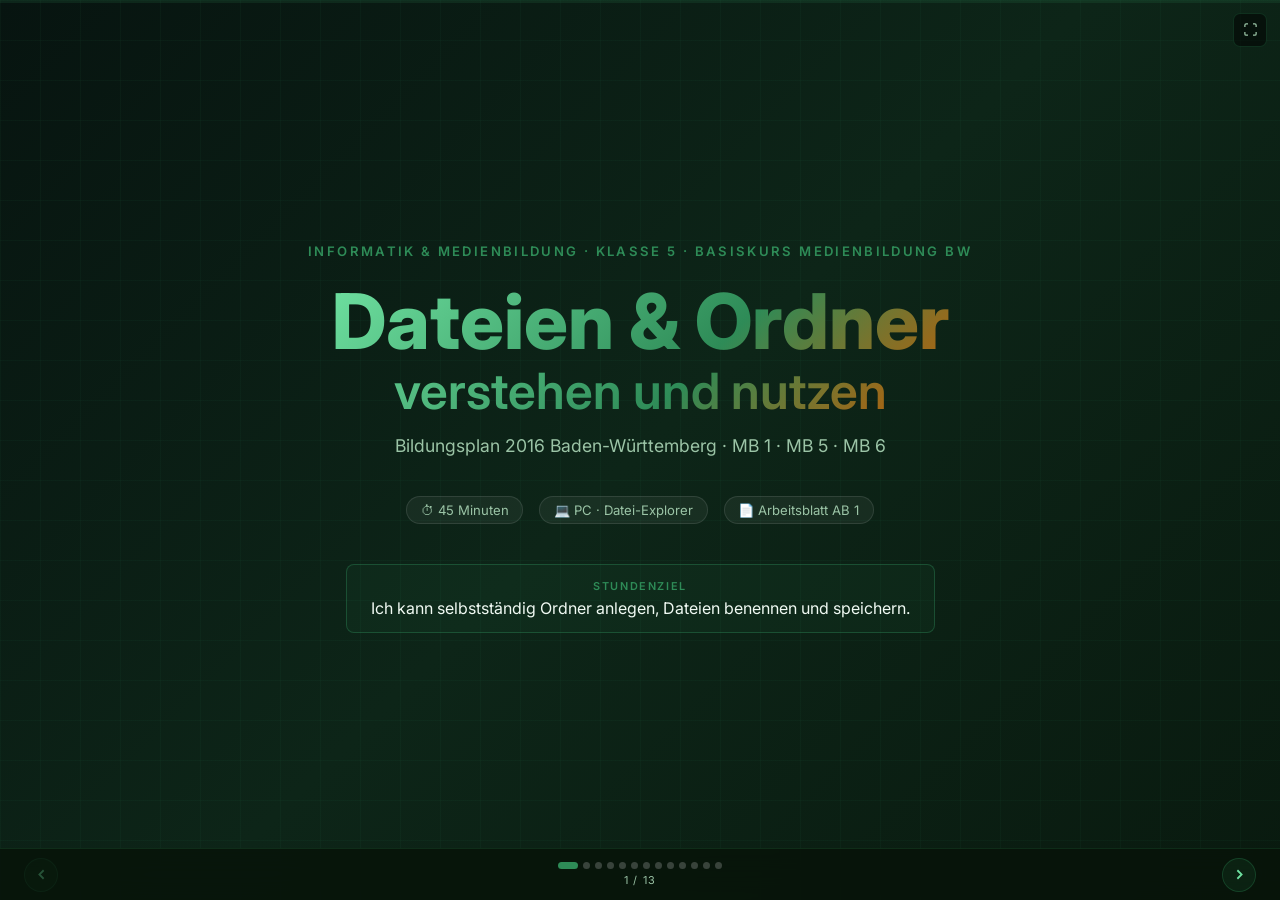
==== commit 5fa0a539: "Fix slide 6 layout and remove duplicate Spickzettel block" ====
--- a/index.html
+++ b/index.html
@@ -157,9 +157,9 @@
   <!-- SLIDE 6 – DATEIERWEITERUNGEN -->
   <section class="slide" id="slide-6" data-slide="6">
     <div class="slide__content">
-      <div class="phase-badge phase--erarbeitung">Phase 2 · Erarbeitung I · Dateierweiterungen · 10 Min.</div>
-      <h2 class="slide__heading">Dateierweiterungen – Was steckt hinter dem Punkt?</h2>
-      <p class="aufgabe-intro">Die Dateiendung zeigt, <strong>welches Programm</strong> eine Datei öffnet und was sie enthält.</p>
+      <div class="phase-badge phase--erarbeitung">Phase 2 · Erarbeitung I · Benennungsregeln · 10 Min.</div>
+      <h2 class="slide__heading">Regeln f&uuml;r gute Datei- &amp; Ordnernamen</h2>
+      <div class="konzept-grid" style="flex:1">
         <div class="konzept-card" style="border-color:rgba(46,139,87,.4);background:rgba(46,139,87,.07);flex:1">
           <div class="kk-icon">✅</div>
           <h3 style="color:#6EE0A0">Gute Namen</h3>
@@ -182,7 +182,7 @@
           </div>
         </div>
       </div>
-      <div class="merkbox">💡 <strong>Merkhilfe:</strong> Dateiname<strong>.</strong>Erweiterung – z. B. <code>Hausaufgaben<strong>.docx</strong></code> → Word-Datei</div>
+      <div class="merkbox">💡 <strong>Faustregel:</strong> Kann ich in 6 Monaten noch erkennen, was in dieser Datei ist?</div>
     </div>
   </section>
 
@@ -386,53 +386,6 @@
     </div>
   </section>
 
-  <!-- (Spickzettel content replaced above as slide-9) -->
-    <div class="slide__content">
-      <div class="phase-badge phase--aufgabe">⚙️ Aufgabe 3 · Shortcuts-Spickzettel · AB 1</div>
-      <h2 class="slide__heading">Mein Shortcuts-Spickzettel <span class="mb-tag">[MB 1]</span></h2>
-      <p class="aufgabe-intro">Trage die fehlenden Informationen ein und schneide den Spickzettel aus – er hilft dir in jeder Stunde!</p>
-      <div class="spickzettel">
-        <div class="sz-header">✂️ – – – – – – – – – – – – – – – – – – – – – – – – – – – – – – –</div>
-        <div class="sz-title">📌 Mein Shortcuts-Spickzettel</div>
-        <div class="sz-table">
-          <div class="sz-row sz-row--head">
-            <span>Tastenkürzel</span><span>Aktion</span><span>Merkhilfe</span>
-          </div>
-          <div class="sz-row">
-            <span><kbd>Strg</kbd>+<kbd>C</kbd></span>
-            <span><span class="spoiler">Kopieren</span></span>
-            <span>Original bleibt erhalten</span>
-          </div>
-          <div class="sz-row">
-            <span><kbd>Strg</kbd>+<kbd>X</kbd></span>
-            <span><span class="spoiler">Ausschneiden</span></span>
-            <span>Original wird entfernt</span>
-          </div>
-          <div class="sz-row">
-            <span><kbd>Strg</kbd>+<kbd>V</kbd></span>
-            <span><span class="spoiler">Einfügen</span></span>
-            <span>Fügt ein</span>
-          </div>
-          <div class="sz-row">
-            <span><kbd>Strg</kbd>+<kbd>Z</kbd></span>
-            <span>Rückgängig</span>
-            <span>Letzten Schritt zurück</span>
-          </div>
-          <div class="sz-row">
-            <span><kbd>Strg</kbd>+<kbd>A</kbd></span>
-            <span>Alles auswählen</span>
-            <span>Alle Dateien markieren</span>
-          </div>
-          <div class="sz-row">
-            <span><kbd>⊞</kbd>+<kbd>E</kbd></span>
-            <span>Datei-Explorer öffnen</span>
-            <span>Schnell in den Explorer</span>
-          </div>
-        </div>
-        <div class="sz-footer">✂️ – – – – – – – – – – – – – – – – – – – – – – – – – – – – – – –</div>
-      </div>
-    </div>
-  </section>
 
   <!-- SLIDE 11 – AB 4: BESCHRIFTE DEN DATEI-EXPLORER -->
   <section class="slide slide--aufgabe" id="slide-11" data-slide="11">
--- a/style.css
+++ b/style.css
@@ -243,3 +243,10 @@
 .beschrifte-num { background: var(--green-mid); color: #fff; border-radius: 50%; width: 26px; height: 26px; display: flex; align-items: center; justify-content: center; font-size: .85rem; font-weight: 700; flex-shrink: 0; }
 .beschrifte-line { color: rgba(255,255,255,.25); letter-spacing: .1em; min-width: 200px; }
 
+/* ── KONZEPT GRID (Benennungsregeln, Folie 6) ── */
+.konzept-grid { display: flex; flex-direction: row; align-items: stretch; gap: 1rem; }
+.konzept-card { display: flex; flex-direction: column; gap: .6rem; border: 1px solid; border-radius: 12px; padding: 1rem 1.2rem; }
+.kk-icon { font-size: 1.8rem; }
+.konzept-vs { display: flex; align-items: center; justify-content: center; font-size: 1.4rem; font-weight: 800; flex-shrink: 0; padding: 0 .5rem; }
+
+
